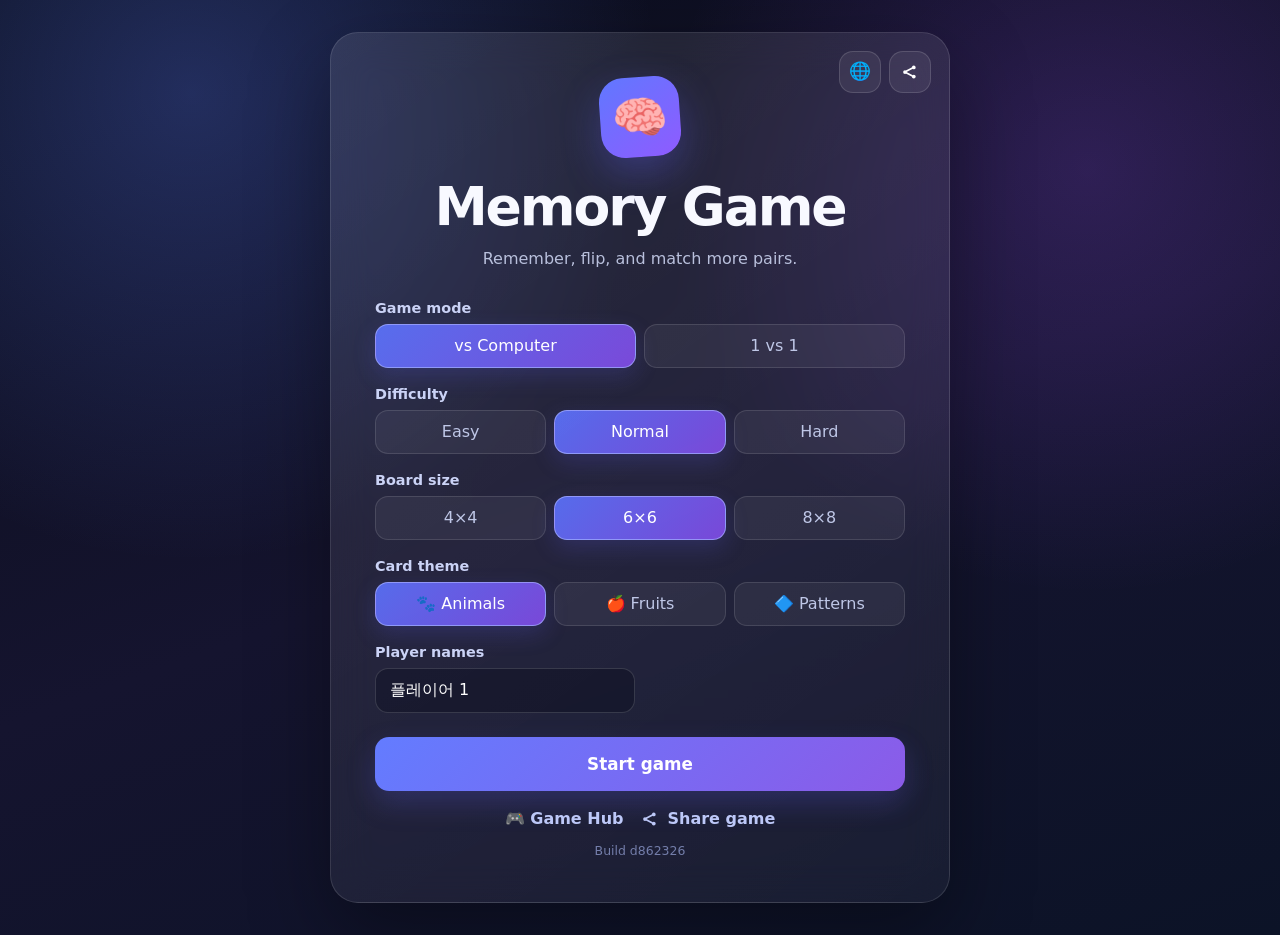
==== preview/index.html @ 110dbe11 "preview: fiverocks-dev/memory-game@d862326c2b0c3b9450f4a57554fe7f0804dd9841" ====
<!doctype html>
<html lang="ko">
  <head>
    <meta charset="UTF-8" />
    <meta name="viewport" content="width=device-width, initial-scale=1.0, viewport-fit=cover" />
    <meta name="theme-color" content="#15142f" />
    <meta name="description" content="기억하고, 뒤집고, 더 많이 맞춰보세요. 컴퓨터 또는 친구와 즐기는 Memory Game." />
    <link rel="canonical" href="https://fiverocksgames.github.io/memory-game/" />
    <meta property="og:title" content="메모리 게임 | Memory Game" />
    <meta property="og:description" content="기억하고, 뒤집고, 더 많이 맞춰보세요. 컴퓨터 또는 친구와 즐기는 Memory Game." />
    <meta property="og:type" content="website" />
    <meta property="og:url" content="https://fiverocksgames.github.io/memory-game/" />
    <meta property="og:image" content="https://fiverocksgames.github.io/memory-game/preview/og-memory-game-v1.png" />
    <meta property="og:image:width" content="1200" />
    <meta property="og:image:height" content="630" />
    <meta property="og:image:alt" content="Memory Game preview with matching cards" />
    <meta name="twitter:card" content="summary_large_image" />
    <meta name="twitter:title" content="메모리 게임 | Memory Game" />
    <meta name="twitter:description" content="기억하고, 뒤집고, 더 많이 맞춰보세요. 컴퓨터 또는 친구와 즐기는 Memory Game." />
    <meta name="twitter:image" content="https://fiverocksgames.github.io/memory-game/preview/og-memory-game-v1.png" />
    <meta name="apple-mobile-web-app-capable" content="yes" />
    <meta name="apple-mobile-web-app-status-bar-style" content="black-translucent" />
    <meta name="apple-mobile-web-app-title" content="Memory Game" />
    <link rel="manifest" href="./assets/manifest-Bp7WjCGY.json" />
    <link rel="apple-touch-icon" href="./assets/icon-192-B2VyLwMa.png" />
    <title>메모리 게임 | Memory Game</title>
    <script type="module" crossorigin src="./assets/index-987q2_t2.js"></script>
    <link rel="stylesheet" crossorigin href="./assets/index-DWQgYwLz.css">
  </head>
  <body>
    <div id="root"></div>
  </body>
</html>
---- preview/assets/index-DWQgYwLz.css ----
:root{color:#f7f8ff;font-synthesis:none;text-rendering:optimizelegibility;background:#0b1020;font-family:Inter,ui-rounded,Segoe UI,system-ui,-apple-system,sans-serif}*{box-sizing:border-box}html,body,#root{min-height:100%;margin:0}html,body{min-height:100dvh}body{color:#f8f9ff;background:radial-gradient(circle at 15% 10%,#5c7eff47,#0000 34%),radial-gradient(circle at 85% 18%,#a052ff33,#0000 32%),linear-gradient(160deg,#0a0d1b 0%,#15142f 52%,#0c1327 100%);min-width:320px;min-height:100vh}button,input{font:inherit}button{-webkit-tap-highlight-color:transparent}button:focus-visible,input:focus-visible,a:focus-visible{outline-offset:3px;outline:3px solid #82a6ffbf}.app-shell{flex-direction:column;justify-content:center;width:min(100%,1080px);min-height:100dvh;margin:0 auto;padding:clamp(16px,3vw,32px);display:flex}.glass-card{-webkit-backdrop-filter:blur(20px);backdrop-filter:blur(20px);background:linear-gradient(145deg,#ffffff1a,#ffffff0b);border:1px solid #ffffff1f;border-radius:28px;position:relative;box-shadow:0 30px 80px #0000005c}.lobby-card{width:min(100%,620px);margin:auto;padding:clamp(24px,5vw,44px)}.top-actions{z-index:4;gap:8px;display:flex;position:absolute;top:18px;right:18px}.icon-button{color:#fff;cursor:pointer;background:#ffffff12;border:1px solid #ffffff24;border-radius:14px;place-items:center;width:42px;height:42px;padding:0;font-size:1.1rem;line-height:1;transition:transform .18s,background .18s;display:grid}.icon-button:hover{background:#ffffff21;transform:translateY(-2px)}.language-selector{position:relative}.language-menu{background:#11142af7;border:1px solid #ffffff21;border-radius:16px;width:210px;padding:8px;position:absolute;top:50px;right:0;box-shadow:0 18px 44px #0000006b}.language-menu button{color:#dfe5ff;cursor:pointer;text-align:left;background:0 0;border:0;border-radius:10px;align-items:center;gap:10px;width:100%;padding:10px 12px;display:flex}.language-menu button:hover,.language-menu button.active{color:#fff;background:#7184ff2e}.hero-mark{background:linear-gradient(145deg,#6078ff,#8f5bff);border-radius:24px;place-items:center;width:80px;height:80px;margin:0 auto 18px;font-size:2.8rem;display:grid;transform:rotate(-4deg);box-shadow:0 16px 40px #6264ff52}h1,h2,p{margin-top:0}.lobby-card h1,.result-card h1{text-align:center;letter-spacing:-.04em;margin-bottom:8px;font-size:clamp(2rem,7vw,3.35rem)}.subtitle{text-align:center;color:#b9c0dc;margin-bottom:28px;line-height:1.6}.settings-grid{gap:18px;display:grid}.setting>label{color:#cbd3f6;margin-bottom:8px;font-size:.9rem;font-weight:700;display:block}.segment{grid-auto-columns:1fr;grid-auto-flow:column;gap:8px;display:grid}.segment button{color:#bfc7e7;cursor:pointer;background:#ffffff0e;border:1px solid #ffffff1f;border-radius:13px;min-height:44px;transition:transform .16s,border-color .16s,background .16s,color .16s}.segment button:hover{border-color:#96a5ff7a;transform:translateY(-1px)}.segment button.selected{color:#fff;background:linear-gradient(135deg,#5c75ffe6,#844eeae6);border-color:#a4aeffb8;box-shadow:0 8px 22px #5253d33d}.name-grid{grid-template-columns:repeat(2,minmax(0,1fr));gap:10px;display:grid}.name-grid input{color:#fff;background:#04081852;border:1px solid #ffffff24;border-radius:13px;width:100%;padding:12px 14px}.primary-button,.secondary-button,.danger-button,.text-button{cursor:pointer;border:0;border-radius:14px;min-height:46px;padding:0 18px;font-weight:800;transition:transform .16s,box-shadow .16s,background .16s}.primary-button{color:#fff;background:linear-gradient(135deg,#637cff,#8b5be8);box-shadow:0 12px 28px #5553d247}.primary-button:hover,.secondary-button:hover,.danger-button:hover{transform:translateY(-2px)}.secondary-button{color:#e6eaff;background:#ffffff13;border:1px solid #ffffff26}.danger-button{color:#fff;background:linear-gradient(135deg,#f35f7b,#c83f67)}.text-button{color:#b9c4ee;background:0 0}.start-button{width:100%;min-height:54px;margin-top:24px;font-size:1.05rem}.lobby-footer{flex-wrap:wrap;justify-content:center;align-items:center;gap:16px;margin-top:18px;display:flex}.lobby-footer a,.lobby-footer button{color:#bdc8f8;cursor:pointer;background:0 0;border:0;padding:0;font-weight:700;text-decoration:none}.lobby-footer a:hover,.lobby-footer button:hover{color:#fff;text-decoration:underline}.build-label{text-align:center;color:#747eaa;margin:14px 0 0;font-size:.78rem}.game-shell{grid-template-rows:auto minmax(0,1fr) auto;justify-content:stretch;gap:clamp(8px,1.8vh,18px);height:100dvh;min-height:0;display:grid;overflow:hidden}.game-header{grid-template-columns:minmax(100px,1fr) minmax(180px,1.3fr) minmax(100px,1fr);align-items:center;gap:14px;display:grid}.player-panel{background:#ffffff0d;border:1px solid #ffffff1a;border-radius:18px;justify-content:space-between;align-items:center;gap:12px;min-width:0;padding:14px 18px;transition:all .25s;display:flex}.player-panel span{white-space:nowrap;text-overflow:ellipsis;color:#c6cdea;font-weight:700;overflow:hidden}.player-panel strong{font-size:1.8rem}.player-panel.active{background:#6077ff29;border-color:#8597ff8c;transform:translateY(-2px);box-shadow:0 10px 28px #444fbe29}.game-status{text-align:center;gap:5px;display:grid}.game-status strong{font-size:clamp(.95rem,2vw,1.15rem)}.game-status span{color:#949dbc;font-size:.86rem}.board-wrap{background:#ffffff09;border:1px solid #ffffff14;border-radius:24px;place-items:center;width:100%;min-height:0;padding:clamp(6px,1.5vw,18px);display:grid;overflow:hidden}.game-board{aspect-ratio:1;gap:clamp(4px,.9vw,9px);width:min(100%,760px);height:auto;max-height:100%;display:grid}.game-board[data-size="4"]{grid-template-columns:repeat(4,1fr);max-width:620px}.game-board[data-size="6"]{grid-template-columns:repeat(6,1fr)}.game-board[data-size="8"]{grid-template-columns:repeat(8,1fr)}.memory-card{aspect-ratio:1;perspective:900px;cursor:pointer;background:0 0;border:0;border-radius:16px;padding:0}.memory-card:disabled{cursor:default}.card-inner{width:100%;height:100%;transform-style:preserve-3d;transition:transform .48s cubic-bezier(.2,.75,.2,1.08);display:block;position:relative}.memory-card.flipped .card-inner{transform:rotateY(180deg)}.card-face{backface-visibility:hidden;border:1px solid #ffffff24;border-radius:clamp(8px,1.6vw,16px);place-items:center;display:grid;position:absolute;inset:0;box-shadow:0 8px 18px #0003}.card-back{color:#ffffff9e;background:linear-gradient(145deg,#ffffff1f,#0000 45%),linear-gradient(135deg,#5269e8,#7446c8);font-size:clamp(1rem,4vw,2.8rem);font-weight:900}.card-front{background:linear-gradient(145deg,#21264cfa,#12162ffa);line-height:1;overflow:hidden;transform:rotateY(180deg)}.game-board[data-size="4"] .card-front{font-size:clamp(3rem,18vw,7.5rem)}.game-board[data-size="6"] .card-front{font-size:clamp(2.35rem,12vw,5.5rem)}.game-board[data-size="8"] .card-front{font-size:clamp(1.8rem,8.5vw,4.2rem)}.memory-card.matched .card-front{border-color:#63e7aab8;animation:.52s matchedPulse;box-shadow:0 0 0 2px #63e7aa21,0 0 28px #40d69733}@keyframes matchedPulse{50%{transform:rotateY(180deg)scale(1.08)}}.game-actions{padding-bottom:max(8px, env(safe-area-inset-bottom));justify-content:center;gap:10px;display:flex}.result-card{text-align:center;width:min(100%,560px);margin:auto;padding:clamp(28px,5vw,48px)}.result-orb{background:#ffffff14;border-radius:50%;place-items:center;width:88px;height:88px;margin:0 auto 18px;font-size:2.7rem;display:grid;box-shadow:inset 0 0 0 1px #ffffff1f}.eyebrow{text-transform:uppercase;letter-spacing:.14em;color:#8994c4;margin-bottom:8px;font-size:.76rem;font-weight:800}.final-score{grid-template-columns:1fr auto 1fr;align-items:end;gap:18px;margin:30px 0 14px;display:grid}.final-score div{gap:4px;display:grid}.final-score span{color:#adb6da;text-overflow:ellipsis;font-weight:700;overflow:hidden}.final-score strong{font-size:clamp(2.6rem,9vw,4.8rem);line-height:1}.final-score b{color:#717ba4;padding-bottom:8px;font-size:2rem}.result-meta{color:#8f99bd}.result-actions{grid-template-columns:1fr 1fr;gap:10px;margin-top:28px;display:grid}.result-actions .text-button{grid-column:1/-1}.modal-backdrop{z-index:20;-webkit-backdrop-filter:blur(9px);backdrop-filter:blur(9px);background:#03050fad;place-items:center;padding:20px;animation:.16s fadeIn;display:grid;position:fixed;inset:0}.confirm-dialog{text-align:center;background:#171a34;border:1px solid #ffffff24;border-radius:24px;width:min(100%,420px);padding:28px;animation:.2s popIn;box-shadow:0 30px 90px #00000080}.confirm-icon{margin-bottom:10px;font-size:2rem}.confirm-dialog h2{margin-bottom:10px}.confirm-dialog p{color:#afb7d6;line-height:1.55}.confirm-actions{grid-template-columns:1fr 1fr;gap:10px;margin-top:22px;display:grid}.toast{z-index:30;left:50%;bottom:max(24px, env(safe-area-inset-bottom));color:#fff;white-space:nowrap;background:#12162bf5;border:1px solid #ffffff24;border-radius:999px;padding:11px 16px;font-weight:700;position:fixed;transform:translate(-50%);box-shadow:0 12px 32px #00000059}@keyframes fadeIn{0%{opacity:0}}@keyframes popIn{0%{opacity:0;transform:translateY(8px)scale(.97)}}@media (width<=640px){.app-shell{padding:10px 12px}.game-shell,.game-header{gap:8px}.game-status{gap:2px}.game-status strong{font-size:.95rem}.game-status span{font-size:.78rem}.game-actions{padding-bottom:max(4px, env(safe-area-inset-bottom));gap:8px}.game-actions .secondary-button{min-height:42px}.lobby-card{border-radius:24px;padding:72px 18px 22px}.name-grid{grid-template-columns:1fr}.game-header{grid-template-columns:1fr 1fr}.game-status{order:3;grid-area:2/1/auto/-1}.player-panel{padding:10px 12px}.player-panel strong{font-size:1.45rem}.board-wrap{border-radius:18px;padding:6px}.game-board{width:100%;height:auto;max-height:100%}.game-actions .secondary-button{flex:1}.segment{gap:5px}.segment button{padding-inline:6px;font-size:.98rem;font-weight:700}}@media (prefers-reduced-motion:reduce){*,:before,:after{scroll-behavior:auto!important;transition-duration:.01ms!important;animation-duration:.01ms!important;animation-iteration-count:1!important}}@media (width<=640px) and (height<=760px){.game-shell{padding-top:6px;padding-bottom:6px}.player-panel{padding:8px 10px}.player-panel strong{font-size:1.25rem}.game-status strong{font-size:.88rem}.game-status span{font-size:.72rem}.game-actions .secondary-button{min-height:38px;padding-inline:12px}}.share-icon{fill:currentColor;stroke:currentColor;stroke-width:2.1px;stroke-linecap:round;stroke-linejoin:round;width:20px;height:20px;margin:0;display:block;overflow:visible}.share-icon circle{stroke:none}.share-action-button{justify-content:center;align-items:center;gap:8px;display:inline-flex}.hint-button{color:#fff5c2;cursor:pointer;background:linear-gradient(135deg,#ffc94433,#ff963424);border:1px solid #ffd65a57;border-radius:14px;min-height:46px;padding:10px 18px;font-weight:800}.hint-button:hover:not(:disabled){background:linear-gradient(135deg,#ffc94447,#ff963433)}.hint-button:disabled{opacity:.48;cursor:not-allowed}@media (width<=640px){.game-actions .hint-button{flex:1.15;min-height:42px;padding-inline:8px}}@media (width<=640px) and (height<=760px){.game-actions .hint-button{min-height:38px}}.start-splash-backdrop{z-index:24;-webkit-backdrop-filter:blur(7px);backdrop-filter:blur(7px);pointer-events:auto;background:#05081880;place-items:center;padding:20px;display:grid;position:fixed;inset:0}.start-splash-card{text-align:center;background:radial-gradient(circle at 50% 0,#8873ff57,#0000 52%),linear-gradient(145deg,#262a56fa,#141735fa);border:1px solid #ffffff2e;border-radius:30px;width:min(100%,390px);padding:clamp(28px,7vw,42px) 24px;animation:2s cubic-bezier(.22,.84,.24,1) both memory-game-start-splash;box-shadow:0 32px 90px #00000085,inset 0 1px #ffffff1a}.start-splash-icon{background:linear-gradient(145deg,#6078ff,#925cff);border-radius:26px;place-items:center;width:82px;height:82px;margin:0 auto 18px;font-size:2.8rem;display:grid;box-shadow:0 16px 38px #6459ef57}.start-splash-kicker{color:#aeb8e8;letter-spacing:.16em;text-transform:uppercase;margin-bottom:8px;font-size:.78rem;font-weight:900}.start-splash-card h2{letter-spacing:-.035em;margin:0;font-size:clamp(2rem,9vw,3.2rem);line-height:1.08}.start-splash-detail{color:#c6cdf0;margin:14px 0 0;font-size:clamp(.92rem,3.6vw,1.08rem);font-weight:750;line-height:1.45}@keyframes memory-game-start-splash{0%{opacity:0;transform:translateY(22px)scale(.72)rotate(-2deg)}14%{opacity:1;transform:translateY(-6px)scale(1.08)rotate(1deg)}24%{transform:translateY(1px)scale(.98)rotate(0)}34%,76%{opacity:1;transform:translateY(0)scale(1)}88%{opacity:1;transform:translateY(-2px)scale(.97)}to{opacity:0;transform:translateY(-10px)scale(.76)}}@media (width<=420px){.start-splash-card{border-radius:26px;padding-inline:20px}.start-splash-icon{border-radius:22px;width:72px;height:72px;font-size:2.45rem}}@media (prefers-reduced-motion:reduce){.start-splash-card{animation:none!important}}.language-menu{overscroll-behavior:contain;scrollbar-gutter:stable;max-height:min(70vh,540px);overflow-y:auto}.language-menu button{min-height:44px}.language-menu button span:last-child{overflow-wrap:anywhere;min-width:0}@media (width<=420px){.language-menu{width:min(250px,100vw - 40px);max-height:min(64vh,480px)}}
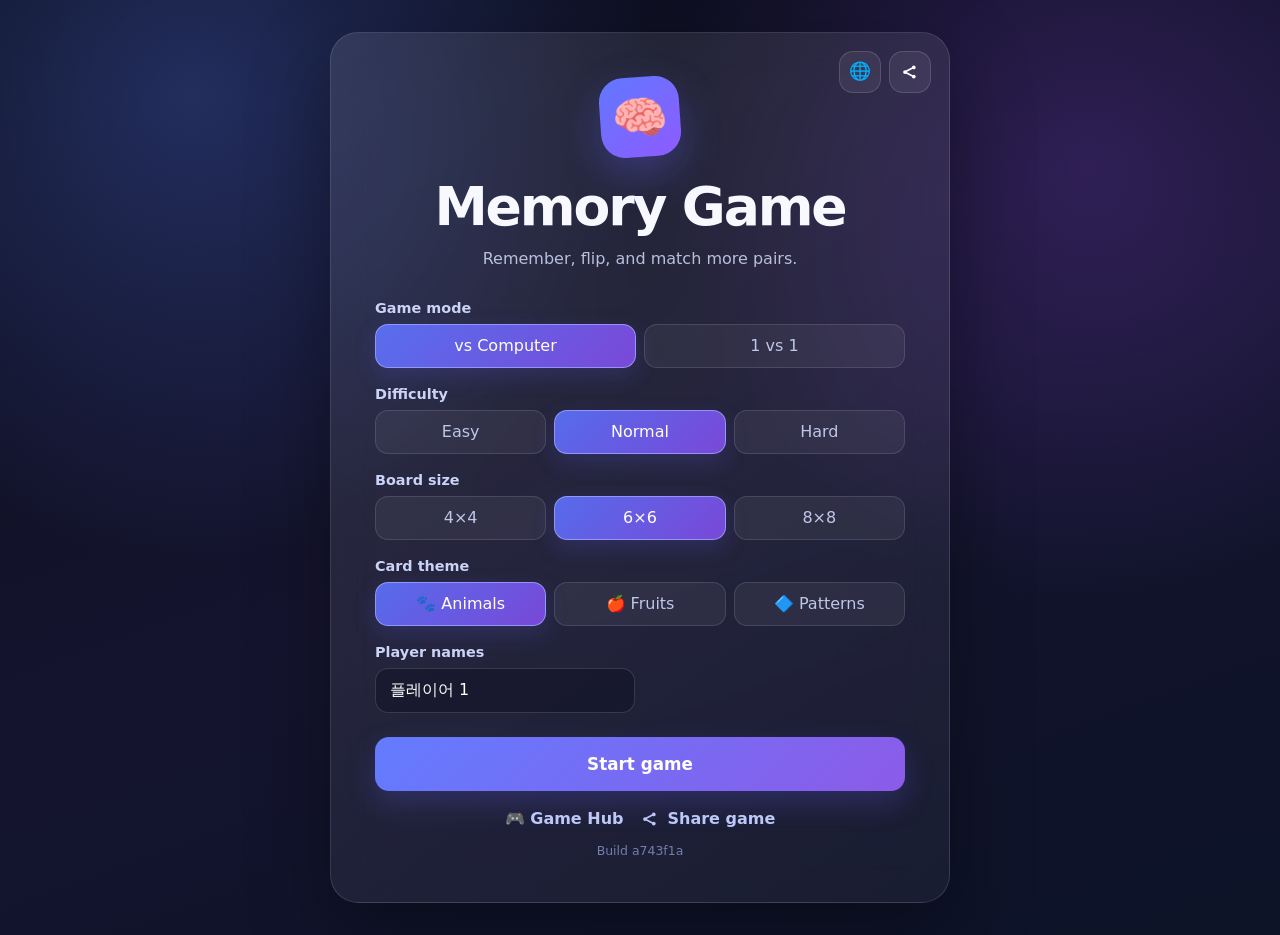
==== commit 9e94916c: "preview: fiverocks-dev/memory-game@a743f1a7f96405691c8e76c935e6846868402cf3" ====
--- a/preview/index.html
+++ b/preview/index.html
@@ -24,8 +24,8 @@
     <link rel="manifest" href="./assets/manifest-Bp7WjCGY.json" />
     <link rel="apple-touch-icon" href="./assets/icon-192-B2VyLwMa.png" />
     <title>메모리 게임 | Memory Game</title>
-    <script type="module" crossorigin src="./assets/index-987q2_t2.js"></script>
-    <link rel="stylesheet" crossorigin href="./assets/index-DWQgYwLz.css">
+    <script type="module" crossorigin src="./assets/index-Bfng7yNS.js"></script>
+    <link rel="stylesheet" crossorigin href="./assets/index-DcPKhXPJ.css">
   </head>
   <body>
     <div id="root"></div>
--- a/preview/assets/index-DcPKhXPJ.css
+++ b/preview/assets/index-DcPKhXPJ.css
@@ -0,0 +1 @@
+:root{color:#f7f8ff;font-synthesis:none;text-rendering:optimizelegibility;background:#0b1020;font-family:Inter,ui-rounded,Segoe UI,system-ui,-apple-system,sans-serif}*{box-sizing:border-box}html,body,#root{min-height:100%;margin:0}html,body{min-height:100dvh}body{color:#f8f9ff;background:radial-gradient(circle at 15% 10%,#5c7eff47,#0000 34%),radial-gradient(circle at 85% 18%,#a052ff33,#0000 32%),linear-gradient(160deg,#0a0d1b 0%,#15142f 52%,#0c1327 100%);min-width:320px;min-height:100vh}button,input{font:inherit}button{-webkit-tap-highlight-color:transparent}button:focus-visible,input:focus-visible,a:focus-visible{outline-offset:3px;outline:3px solid #82a6ffbf}.app-shell{flex-direction:column;justify-content:center;width:min(100%,1080px);min-height:100dvh;margin:0 auto;padding:clamp(16px,3vw,32px);display:flex}.glass-card{-webkit-backdrop-filter:blur(20px);backdrop-filter:blur(20px);background:linear-gradient(145deg,#ffffff1a,#ffffff0b);border:1px solid #ffffff1f;border-radius:28px;position:relative;box-shadow:0 30px 80px #0000005c}.lobby-card{width:min(100%,620px);margin:auto;padding:clamp(24px,5vw,44px)}.top-actions{z-index:4;gap:8px;display:flex;position:absolute;top:18px;right:18px}.icon-button{color:#fff;cursor:pointer;background:#ffffff12;border:1px solid #ffffff24;border-radius:14px;place-items:center;width:42px;height:42px;padding:0;font-size:1.1rem;line-height:1;transition:transform .18s,background .18s;display:grid}.icon-button:hover{background:#ffffff21;transform:translateY(-2px)}.language-selector{position:relative}.language-menu{background:#11142af7;border:1px solid #ffffff21;border-radius:16px;width:210px;padding:8px;position:absolute;top:50px;right:0;box-shadow:0 18px 44px #0000006b}.language-menu button{color:#dfe5ff;cursor:pointer;text-align:left;background:0 0;border:0;border-radius:10px;align-items:center;gap:10px;width:100%;padding:10px 12px;display:flex}.language-menu button:hover,.language-menu button.active{color:#fff;background:#7184ff2e}.hero-mark{background:linear-gradient(145deg,#6078ff,#8f5bff);border-radius:24px;place-items:center;width:80px;height:80px;margin:0 auto 18px;font-size:2.8rem;display:grid;transform:rotate(-4deg);box-shadow:0 16px 40px #6264ff52}h1,h2,p{margin-top:0}.lobby-card h1,.result-card h1{text-align:center;letter-spacing:-.04em;margin-bottom:8px;font-size:clamp(2rem,7vw,3.35rem)}.subtitle{text-align:center;color:#b9c0dc;margin-bottom:28px;line-height:1.6}.settings-grid{gap:18px;display:grid}.setting>label{color:#cbd3f6;margin-bottom:8px;font-size:.9rem;font-weight:700;display:block}.segment{grid-auto-columns:1fr;grid-auto-flow:column;gap:8px;display:grid}.segment button{color:#bfc7e7;cursor:pointer;background:#ffffff0e;border:1px solid #ffffff1f;border-radius:13px;min-height:44px;transition:transform .16s,border-color .16s,background .16s,color .16s}.segment button:hover{border-color:#96a5ff7a;transform:translateY(-1px)}.segment button.selected{color:#fff;background:linear-gradient(135deg,#5c75ffe6,#844eeae6);border-color:#a4aeffb8;box-shadow:0 8px 22px #5253d33d}.name-grid{grid-template-columns:repeat(2,minmax(0,1fr));gap:10px;display:grid}.name-grid input{color:#fff;background:#04081852;border:1px solid #ffffff24;border-radius:13px;width:100%;padding:12px 14px}.primary-button,.secondary-button,.danger-button,.text-button{cursor:pointer;border:0;border-radius:14px;min-height:46px;padding:0 18px;font-weight:800;transition:transform .16s,box-shadow .16s,background .16s}.primary-button{color:#fff;background:linear-gradient(135deg,#637cff,#8b5be8);box-shadow:0 12px 28px #5553d247}.primary-button:hover,.secondary-button:hover,.danger-button:hover{transform:translateY(-2px)}.secondary-button{color:#e6eaff;background:#ffffff13;border:1px solid #ffffff26}.danger-button{color:#fff;background:linear-gradient(135deg,#f35f7b,#c83f67)}.text-button{color:#b9c4ee;background:0 0}.start-button{width:100%;min-height:54px;margin-top:24px;font-size:1.05rem}.lobby-footer{flex-wrap:wrap;justify-content:center;align-items:center;gap:16px;margin-top:18px;display:flex}.lobby-footer a,.lobby-footer button{color:#bdc8f8;cursor:pointer;background:0 0;border:0;padding:0;font-weight:700;text-decoration:none}.lobby-footer a:hover,.lobby-footer button:hover{color:#fff;text-decoration:underline}.build-label{text-align:center;color:#747eaa;margin:14px 0 0;font-size:.78rem}.game-shell{grid-template-rows:auto minmax(0,1fr) auto;justify-content:stretch;gap:clamp(8px,1.8vh,18px);height:100dvh;min-height:0;display:grid;overflow:hidden}.game-header{grid-template-columns:minmax(100px,1fr) minmax(180px,1.3fr) minmax(100px,1fr);align-items:center;gap:14px;display:grid}.player-panel{background:#ffffff0d;border:1px solid #ffffff1a;border-radius:18px;justify-content:space-between;align-items:center;gap:12px;min-width:0;padding:14px 18px;transition:all .25s;display:flex}.player-panel span{white-space:nowrap;text-overflow:ellipsis;color:#c6cdea;font-weight:700;overflow:hidden}.player-panel strong{font-size:1.8rem}.player-panel.active{background:#6077ff29;border-color:#8597ff8c;transform:translateY(-2px);box-shadow:0 10px 28px #444fbe29}.game-status{text-align:center;gap:5px;display:grid}.game-status strong{font-size:clamp(.95rem,2vw,1.15rem)}.game-status span{color:#949dbc;font-size:.86rem}.board-wrap{background:#ffffff09;border:1px solid #ffffff14;border-radius:24px;place-items:center;width:100%;min-height:0;padding:clamp(6px,1.5vw,18px);display:grid;overflow:hidden}.game-board{aspect-ratio:1;gap:clamp(4px,.9vw,9px);width:min(100%,760px);height:auto;max-height:100%;display:grid}.game-board[data-size="4"]{grid-template-columns:repeat(4,1fr);max-width:620px}.game-board[data-size="6"]{grid-template-columns:repeat(6,1fr)}.game-board[data-size="8"]{grid-template-columns:repeat(8,1fr)}.memory-card{aspect-ratio:1;perspective:900px;cursor:pointer;background:0 0;border:0;border-radius:16px;padding:0}.memory-card:disabled{cursor:default}.card-inner{width:100%;height:100%;transform-style:preserve-3d;transition:transform .48s cubic-bezier(.2,.75,.2,1.08);display:block;position:relative}.memory-card.flipped .card-inner{transform:rotateY(180deg)}.card-face{backface-visibility:hidden;border:1px solid #ffffff24;border-radius:clamp(8px,1.6vw,16px);place-items:center;display:grid;position:absolute;inset:0;box-shadow:0 8px 18px #0003}.card-back{color:#ffffff9e;background:linear-gradient(145deg,#ffffff1f,#0000 45%),linear-gradient(135deg,#5269e8,#7446c8);font-size:clamp(1rem,4vw,2.8rem);font-weight:900}.card-front{background:linear-gradient(145deg,#21264cfa,#12162ffa);line-height:1;overflow:hidden;transform:rotateY(180deg)}.game-board[data-size="4"] .card-front{font-size:clamp(3rem,18vw,7.5rem)}.game-board[data-size="6"] .card-front{font-size:clamp(2.35rem,12vw,5.5rem)}.game-board[data-size="8"] .card-front{font-size:clamp(1.8rem,8.5vw,4.2rem)}.memory-card.matched .card-front{border-color:#63e7aab8;animation:.52s matchedPulse;box-shadow:0 0 0 2px #63e7aa21,0 0 28px #40d69733}@keyframes matchedPulse{50%{transform:rotateY(180deg)scale(1.08)}}.game-actions{padding-bottom:max(8px, env(safe-area-inset-bottom));justify-content:center;gap:10px;display:flex}.result-card{text-align:center;width:min(100%,560px);margin:auto;padding:clamp(28px,5vw,48px)}.result-orb{background:#ffffff14;border-radius:50%;place-items:center;width:88px;height:88px;margin:0 auto 18px;font-size:2.7rem;display:grid;box-shadow:inset 0 0 0 1px #ffffff1f}.eyebrow{text-transform:uppercase;letter-spacing:.14em;color:#8994c4;margin-bottom:8px;font-size:.76rem;font-weight:800}.final-score{grid-template-columns:1fr auto 1fr;align-items:end;gap:18px;margin:30px 0 14px;display:grid}.final-score div{gap:4px;display:grid}.final-score span{color:#adb6da;text-overflow:ellipsis;font-weight:700;overflow:hidden}.final-score strong{font-size:clamp(2.6rem,9vw,4.8rem);line-height:1}.final-score b{color:#717ba4;padding-bottom:8px;font-size:2rem}.result-meta{color:#8f99bd}.result-actions{grid-template-columns:1fr 1fr;gap:10px;margin-top:28px;display:grid}.result-actions .text-button{grid-column:1/-1}.modal-backdrop{z-index:20;-webkit-backdrop-filter:blur(9px);backdrop-filter:blur(9px);background:#03050fad;place-items:center;padding:20px;animation:.16s fadeIn;display:grid;position:fixed;inset:0}.confirm-dialog{text-align:center;background:#171a34;border:1px solid #ffffff24;border-radius:24px;width:min(100%,420px);padding:28px;animation:.2s popIn;box-shadow:0 30px 90px #00000080}.confirm-icon{margin-bottom:10px;font-size:2rem}.confirm-dialog h2{margin-bottom:10px}.confirm-dialog p{color:#afb7d6;line-height:1.55}.confirm-actions{grid-template-columns:1fr 1fr;gap:10px;margin-top:22px;display:grid}.toast{z-index:30;left:50%;bottom:max(24px, env(safe-area-inset-bottom));color:#fff;white-space:nowrap;background:#12162bf5;border:1px solid #ffffff24;border-radius:999px;padding:11px 16px;font-weight:700;position:fixed;transform:translate(-50%);box-shadow:0 12px 32px #00000059}@keyframes fadeIn{0%{opacity:0}}@keyframes popIn{0%{opacity:0;transform:translateY(8px)scale(.97)}}@media (width<=640px){.app-shell{padding:10px 12px}.game-shell,.game-header{gap:8px}.game-status{gap:2px}.game-status strong{font-size:.95rem}.game-status span{font-size:.78rem}.game-actions{padding-bottom:max(4px, env(safe-area-inset-bottom));gap:8px}.game-actions .secondary-button{min-height:42px}.lobby-card{border-radius:24px;padding:72px 18px 22px}.name-grid{grid-template-columns:1fr}.game-header{grid-template-columns:1fr 1fr}.game-status{order:3;grid-area:2/1/auto/-1}.player-panel{padding:10px 12px}.player-panel strong{font-size:1.45rem}.board-wrap{border-radius:18px;padding:6px}.game-board{width:100%;height:auto;max-height:100%}.game-actions .secondary-button{flex:1}.segment{gap:5px}.segment button{padding-inline:6px;font-size:.98rem;font-weight:700}}@media (prefers-reduced-motion:reduce){*,:before,:after{scroll-behavior:auto!important;transition-duration:.01ms!important;animation-duration:.01ms!important;animation-iteration-count:1!important}}@media (width<=640px) and (height<=760px){.game-shell{padding-top:6px;padding-bottom:6px}.player-panel{padding:8px 10px}.player-panel strong{font-size:1.25rem}.game-status strong{font-size:.88rem}.game-status span{font-size:.72rem}.game-actions .secondary-button{min-height:38px;padding-inline:12px}}.share-icon{fill:currentColor;stroke:currentColor;stroke-width:2.1px;stroke-linecap:round;stroke-linejoin:round;width:20px;height:20px;margin:0;display:block;overflow:visible}.share-icon circle{stroke:none}.share-action-button{justify-content:center;align-items:center;gap:8px;display:inline-flex}.hint-button{color:#fff5c2;cursor:pointer;background:linear-gradient(135deg,#ffc94433,#ff963424);border:1px solid #ffd65a57;border-radius:14px;min-height:46px;padding:10px 18px;font-weight:800}.hint-button:hover:not(:disabled){background:linear-gradient(135deg,#ffc94447,#ff963433)}.hint-button:disabled{opacity:.48;cursor:not-allowed}@media (width<=640px){.game-actions .hint-button{flex:1.15;min-height:42px;padding-inline:8px}}@media (width<=640px) and (height<=760px){.game-actions .hint-button{min-height:38px}}.player-panel.player-1{--player-accent:#8fa9ff;--player-surface:#6077ff33}.player-panel.player-2{--player-accent:#ffc47d;--player-surface:#ffa4412b}.player-panel.active{background:var(--player-surface);border-color:var(--player-accent)}.player-panel>span{align-items:center;gap:7px;min-width:0;display:inline-flex}.player-marker{border:1px solid var(--player-accent);width:21px;height:21px;color:var(--player-accent);border-radius:50%;flex:none;place-items:center;font-size:.72rem;display:inline-grid}.memory-card.owner-1{--card-owner-accent:#8fa9ff;--card-owner-surface:#324b90}.memory-card.owner-2{--card-owner-accent:#ffc47d;--card-owner-surface:#885022}.memory-card.flipped[class*=owner-] .card-front{border:2px solid var(--card-owner-accent);box-shadow:inset 0 0 0 1px var(--card-owner-accent), 0 0 13px var(--card-owner-accent)}.memory-card.matched[class*=owner-] .card-front{background:linear-gradient(145deg, var(--card-owner-surface), #171b36);box-shadow:inset 0 0 0 1px var(--card-owner-accent), 0 0 20px var(--card-owner-accent)}@media (width<=640px){.player-panel>span{gap:4px}.player-marker{width:18px;height:18px}}.start-splash-backdrop{z-index:24;-webkit-backdrop-filter:blur(7px);backdrop-filter:blur(7px);pointer-events:auto;background:#05081880;place-items:center;padding:20px;display:grid;position:fixed;inset:0}.start-splash-card{text-align:center;background:radial-gradient(circle at 50% 0,#8873ff57,#0000 52%),linear-gradient(145deg,#262a56fa,#141735fa);border:1px solid #ffffff2e;border-radius:30px;width:min(100%,390px);padding:clamp(28px,7vw,42px) 24px;animation:2s cubic-bezier(.22,.84,.24,1) both memory-game-start-splash;box-shadow:0 32px 90px #00000085,inset 0 1px #ffffff1a}.start-splash-icon{background:linear-gradient(145deg,#6078ff,#925cff);border-radius:26px;place-items:center;width:82px;height:82px;margin:0 auto 18px;font-size:2.8rem;display:grid;box-shadow:0 16px 38px #6459ef57}.start-splash-kicker{color:#aeb8e8;letter-spacing:.16em;text-transform:uppercase;margin-bottom:8px;font-size:.78rem;font-weight:900}.start-splash-card h2{letter-spacing:-.035em;margin:0;font-size:clamp(2rem,9vw,3.2rem);line-height:1.08}.start-splash-detail{color:#c6cdf0;margin:14px 0 0;font-size:clamp(.92rem,3.6vw,1.08rem);font-weight:750;line-height:1.45}@keyframes memory-game-start-splash{0%{opacity:0;transform:translateY(22px)scale(.72)rotate(-2deg)}14%{opacity:1;transform:translateY(-6px)scale(1.08)rotate(1deg)}24%{transform:translateY(1px)scale(.98)rotate(0)}34%,76%{opacity:1;transform:translateY(0)scale(1)}88%{opacity:1;transform:translateY(-2px)scale(.97)}to{opacity:0;transform:translateY(-10px)scale(.76)}}@media (width<=420px){.start-splash-card{border-radius:26px;padding-inline:20px}.start-splash-icon{border-radius:22px;width:72px;height:72px;font-size:2.45rem}}@media (prefers-reduced-motion:reduce){.start-splash-card{animation:none!important}}.language-menu{overscroll-behavior:contain;scrollbar-gutter:stable;max-height:min(70vh,540px);overflow-y:auto}.language-menu button{min-height:44px}.language-menu button span:last-child{overflow-wrap:anywhere;min-width:0}@media (width<=420px){.language-menu{width:min(250px,100vw - 40px);max-height:min(64vh,480px)}}
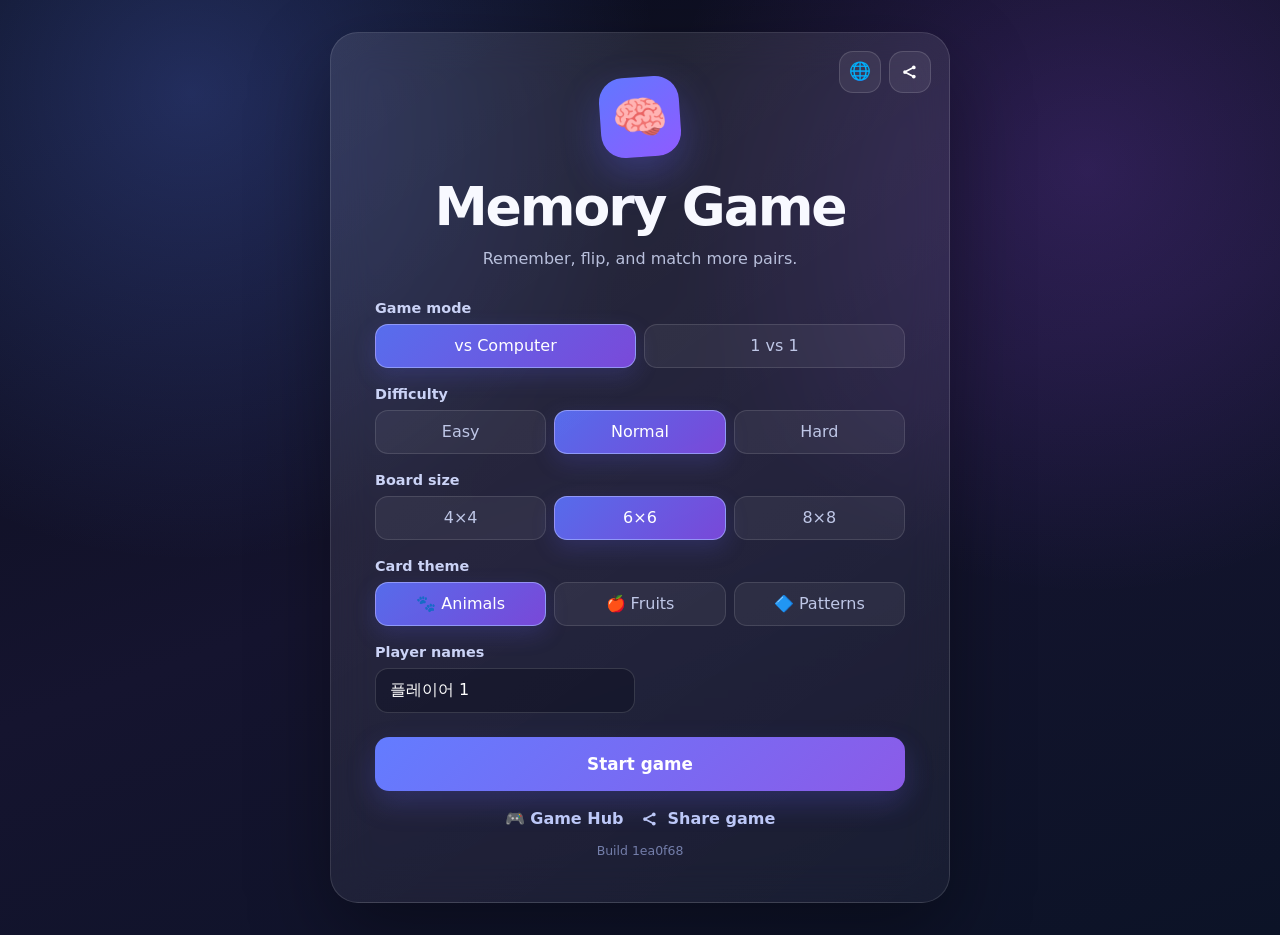
==== commit 5ce9ca46: "preview: fiverocks-dev/memory-game@1ea0f687fff3116bb8a1c50777ea471adb240443" ====
--- a/preview/index.html
+++ b/preview/index.html
@@ -24,7 +24,7 @@
     <link rel="manifest" href="./assets/manifest-Bp7WjCGY.json" />
     <link rel="apple-touch-icon" href="./assets/icon-192-B2VyLwMa.png" />
     <title>메모리 게임 | Memory Game</title>
-    <script type="module" crossorigin src="./assets/index-Bfng7yNS.js"></script>
+    <script type="module" crossorigin src="./assets/index-CyDv0Cee.js"></script>
     <link rel="stylesheet" crossorigin href="./assets/index-DcPKhXPJ.css">
   </head>
   <body>
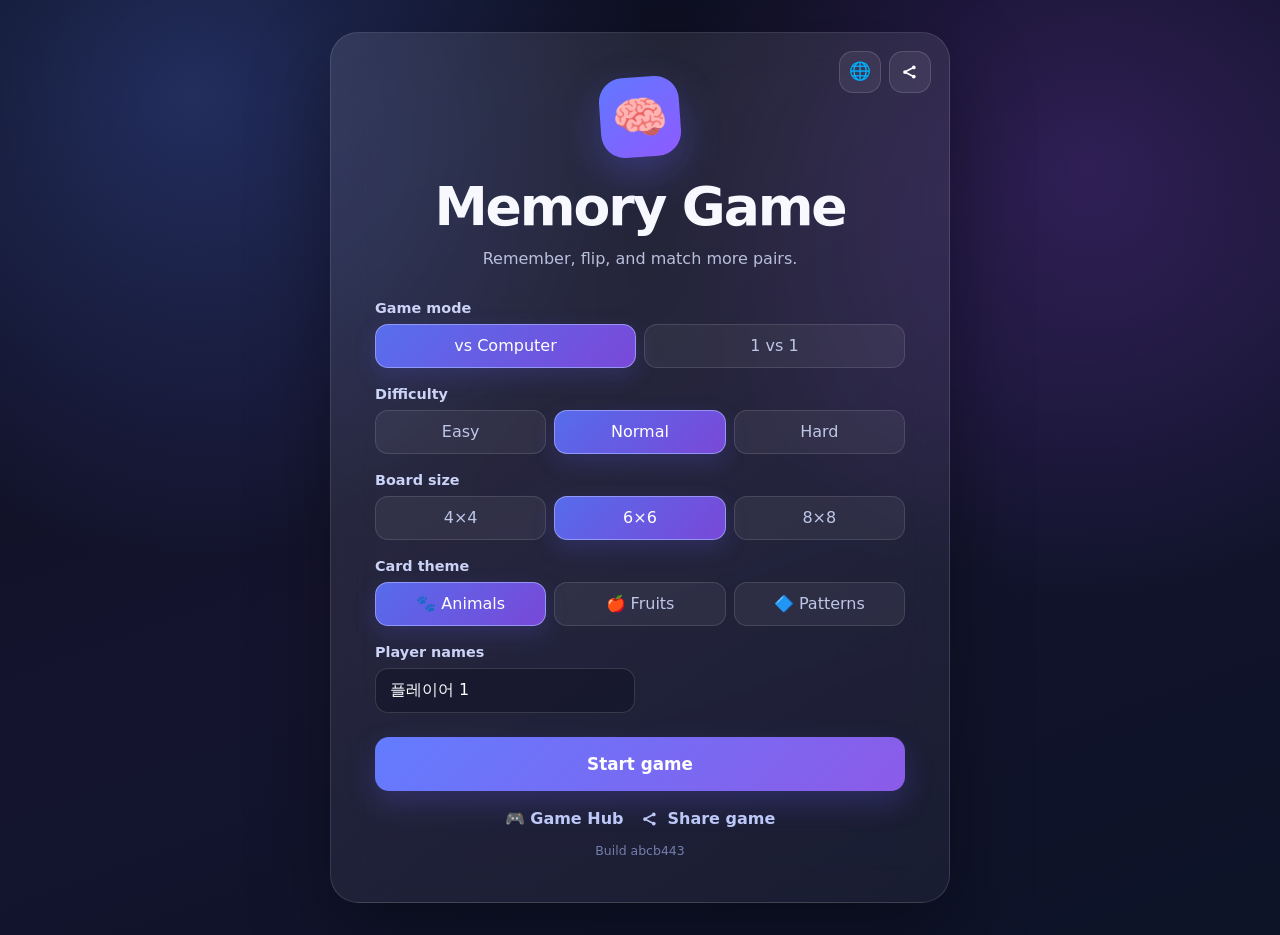
==== commit 6749a78c: "preview: fiverocks-dev/memory-game@abcb443f9c2c32c7740d8efc1936d2306f983c17" ====
--- a/preview/index.html
+++ b/preview/index.html
@@ -24,7 +24,7 @@
     <link rel="manifest" href="./assets/manifest-Bp7WjCGY.json" />
     <link rel="apple-touch-icon" href="./assets/icon-192-B2VyLwMa.png" />
     <title>메모리 게임 | Memory Game</title>
-    <script type="module" crossorigin src="./assets/index-CyDv0Cee.js"></script>
+    <script type="module" crossorigin src="./assets/index-Cv0-MAck.js"></script>
     <link rel="stylesheet" crossorigin href="./assets/index-DcPKhXPJ.css">
   </head>
   <body>
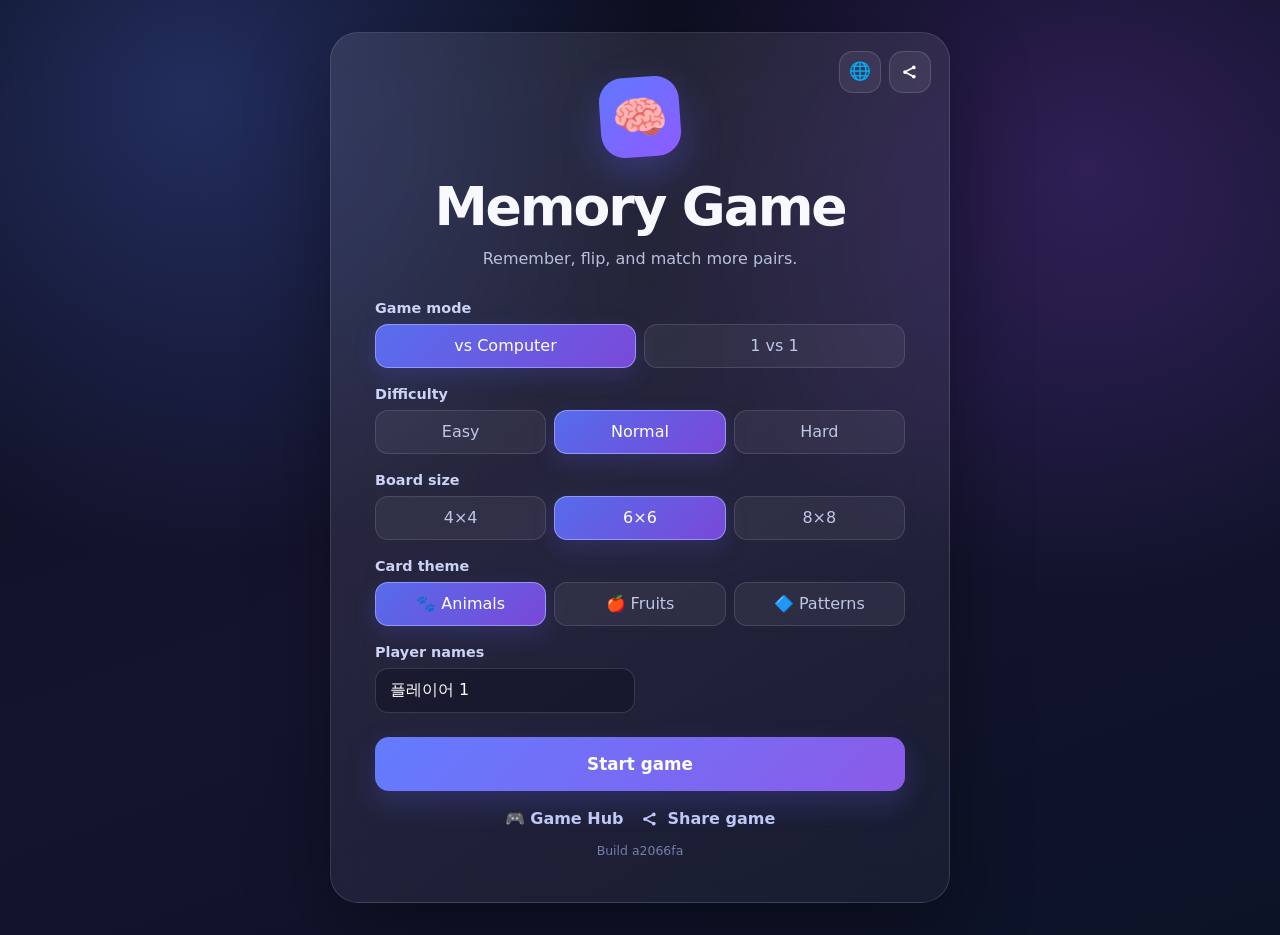
==== commit 3d2eb246: "preview: fiverocks-dev/memory-game@a2066fa5bb6f2715415c091d9a1711725bcefaa9" ====
--- a/preview/index.html
+++ b/preview/index.html
@@ -24,7 +24,7 @@
     <link rel="manifest" href="./assets/manifest-Bp7WjCGY.json" />
     <link rel="apple-touch-icon" href="./assets/icon-192-B2VyLwMa.png" />
     <title>메모리 게임 | Memory Game</title>
-    <script type="module" crossorigin src="./assets/index-Cv0-MAck.js"></script>
+    <script type="module" crossorigin src="./assets/index-ORvTEuCM.js"></script>
     <link rel="stylesheet" crossorigin href="./assets/index-DcPKhXPJ.css">
   </head>
   <body>
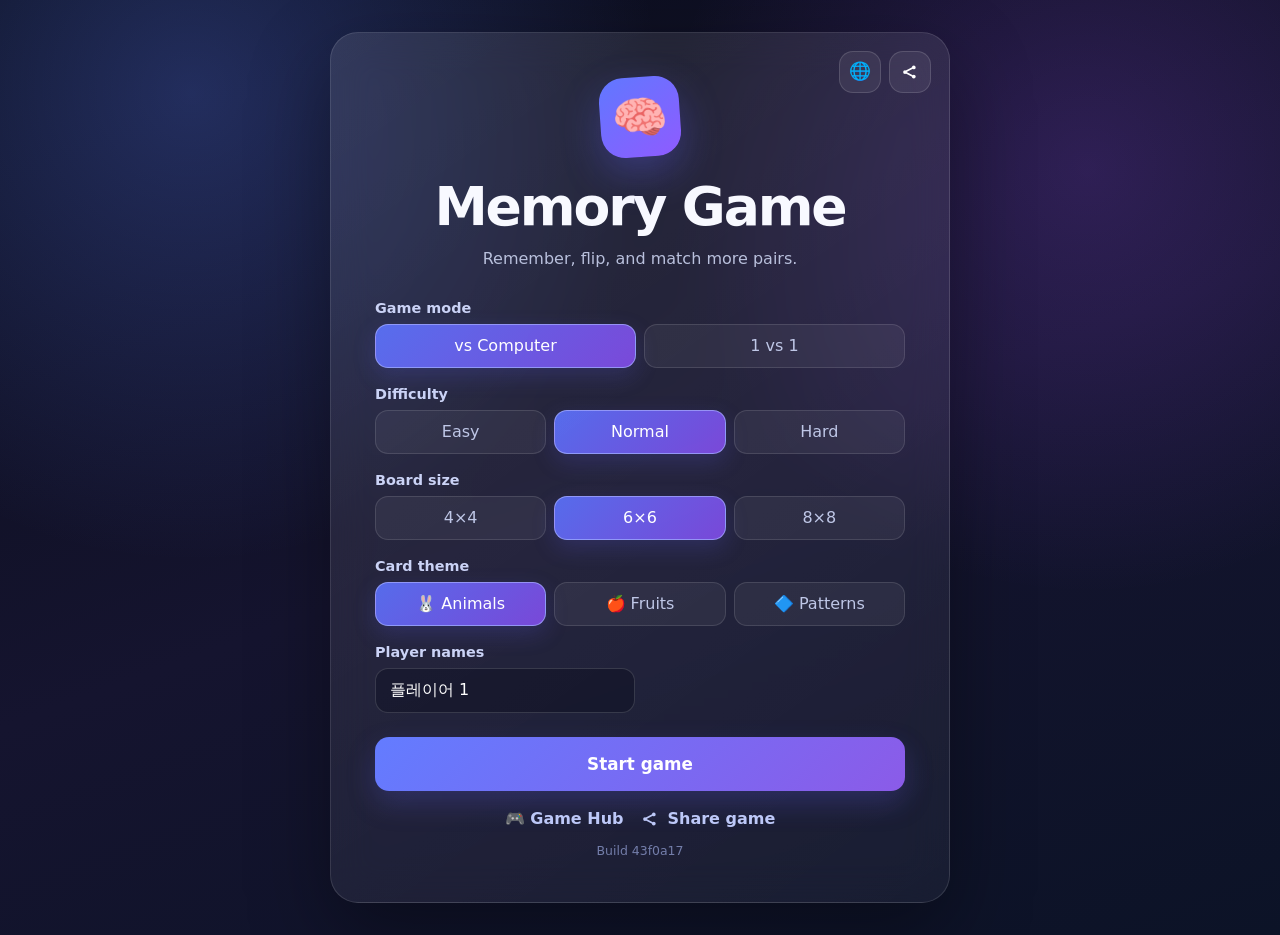
==== commit e08b3487: "preview: fiverocks-dev/memory-game@43f0a17a7b601324725068b4397679f53337b298" ====
--- a/preview/index.html
+++ b/preview/index.html
@@ -24,8 +24,8 @@
     <link rel="manifest" href="./assets/manifest-Bp7WjCGY.json" />
     <link rel="apple-touch-icon" href="./assets/icon-192-B2VyLwMa.png" />
     <title>메모리 게임 | Memory Game</title>
-    <script type="module" crossorigin src="./assets/index-ORvTEuCM.js"></script>
-    <link rel="stylesheet" crossorigin href="./assets/index-DcPKhXPJ.css">
+    <script type="module" crossorigin src="./assets/index-VAW_sIE4.js"></script>
+    <link rel="stylesheet" crossorigin href="./assets/index-X0Y9UHJw.css">
   </head>
   <body>
     <div id="root"></div>
--- a/preview/assets/index-X0Y9UHJw.css
+++ b/preview/assets/index-X0Y9UHJw.css
@@ -0,0 +1 @@
+:root{color:#f7f8ff;font-synthesis:none;text-rendering:optimizelegibility;background:#0b1020;font-family:Inter,ui-rounded,Segoe UI,system-ui,-apple-system,sans-serif}*{box-sizing:border-box}html,body,#root{min-height:100%;margin:0}html,body{min-height:100dvh}body{color:#f8f9ff;background:radial-gradient(circle at 15% 10%,#5c7eff47,#0000 34%),radial-gradient(circle at 85% 18%,#a052ff33,#0000 32%),linear-gradient(160deg,#0a0d1b 0%,#15142f 52%,#0c1327 100%);min-width:320px;min-height:100vh}button,input{font:inherit}button{-webkit-tap-highlight-color:transparent}button:focus-visible,input:focus-visible,a:focus-visible{outline-offset:3px;outline:3px solid #82a6ffbf}.app-shell{flex-direction:column;justify-content:center;width:min(100%,1080px);min-height:100dvh;margin:0 auto;padding:clamp(16px,3vw,32px);display:flex}.glass-card{-webkit-backdrop-filter:blur(20px);backdrop-filter:blur(20px);background:linear-gradient(145deg,#ffffff1a,#ffffff0b);border:1px solid #ffffff1f;border-radius:28px;position:relative;box-shadow:0 30px 80px #0000005c}.lobby-card{width:min(100%,620px);margin:auto;padding:clamp(24px,5vw,44px)}.top-actions{z-index:4;gap:8px;display:flex;position:absolute;top:18px;right:18px}.icon-button{color:#fff;cursor:pointer;background:#ffffff12;border:1px solid #ffffff24;border-radius:14px;place-items:center;width:42px;height:42px;padding:0;font-size:1.1rem;line-height:1;transition:transform .18s,background .18s;display:grid}.icon-button:hover{background:#ffffff21;transform:translateY(-2px)}.language-selector{position:relative}.language-menu{background:#11142af7;border:1px solid #ffffff21;border-radius:16px;width:210px;padding:8px;position:absolute;top:50px;right:0;box-shadow:0 18px 44px #0000006b}.language-menu button{color:#dfe5ff;cursor:pointer;text-align:left;background:0 0;border:0;border-radius:10px;align-items:center;gap:10px;width:100%;padding:10px 12px;display:flex}.language-menu button:hover,.language-menu button.active{color:#fff;background:#7184ff2e}.hero-mark{background:linear-gradient(145deg,#6078ff,#8f5bff);border-radius:24px;place-items:center;width:80px;height:80px;margin:0 auto 18px;font-size:2.8rem;display:grid;transform:rotate(-4deg);box-shadow:0 16px 40px #6264ff52}h1,h2,p{margin-top:0}.lobby-card h1,.result-card h1{text-align:center;letter-spacing:-.04em;margin-bottom:8px;font-size:clamp(2rem,7vw,3.35rem)}.subtitle{text-align:center;color:#b9c0dc;margin-bottom:28px;line-height:1.6}.settings-grid{gap:18px;display:grid}.setting>label{color:#cbd3f6;margin-bottom:8px;font-size:.9rem;font-weight:700;display:block}.segment{grid-auto-columns:1fr;grid-auto-flow:column;gap:8px;display:grid}.segment button{color:#bfc7e7;cursor:pointer;background:#ffffff0e;border:1px solid #ffffff1f;border-radius:13px;min-height:44px;transition:transform .16s,border-color .16s,background .16s,color .16s}.segment button:hover{border-color:#96a5ff7a;transform:translateY(-1px)}.segment button.selected{color:#fff;background:linear-gradient(135deg,#5c75ffe6,#844eeae6);border-color:#a4aeffb8;box-shadow:0 8px 22px #5253d33d}.name-grid{grid-template-columns:repeat(2,minmax(0,1fr));gap:10px;display:grid}.name-grid input{color:#fff;background:#04081852;border:1px solid #ffffff24;border-radius:13px;width:100%;padding:12px 14px}.primary-button,.secondary-button,.danger-button,.text-button{cursor:pointer;border:0;border-radius:14px;min-height:46px;padding:0 18px;font-weight:800;transition:transform .16s,box-shadow .16s,background .16s}.primary-button{color:#fff;background:linear-gradient(135deg,#637cff,#8b5be8);box-shadow:0 12px 28px #5553d247}.primary-button:hover,.secondary-button:hover,.danger-button:hover{transform:translateY(-2px)}.secondary-button{color:#e6eaff;background:#ffffff13;border:1px solid #ffffff26}.danger-button{color:#fff;background:linear-gradient(135deg,#f35f7b,#c83f67)}.text-button{color:#b9c4ee;background:0 0}.start-button{width:100%;min-height:54px;margin-top:24px;font-size:1.05rem}.lobby-footer{flex-wrap:wrap;justify-content:center;align-items:center;gap:16px;margin-top:18px;display:flex}.lobby-footer a,.lobby-footer button{color:#bdc8f8;cursor:pointer;background:0 0;border:0;padding:0;font-weight:700;text-decoration:none}.lobby-footer a:hover,.lobby-footer button:hover{color:#fff;text-decoration:underline}.build-label{text-align:center;color:#747eaa;margin:14px 0 0;font-size:.78rem}.game-shell{grid-template-rows:auto minmax(0,1fr) auto;justify-content:stretch;gap:clamp(8px,1.8vh,18px);height:100dvh;min-height:0;display:grid;overflow:hidden}.game-header{grid-template-columns:minmax(100px,1fr) minmax(180px,1.3fr) minmax(100px,1fr);align-items:center;gap:14px;display:grid}.player-panel{background:#ffffff0d;border:1px solid #ffffff1a;border-radius:18px;justify-content:space-between;align-items:center;gap:12px;min-width:0;padding:14px 18px;transition:all .25s;display:flex}.player-panel span{white-space:nowrap;text-overflow:ellipsis;color:#c6cdea;font-weight:700;overflow:hidden}.player-panel strong{font-size:1.8rem}.player-panel.active{background:#6077ff29;border-color:#8597ff8c;transform:translateY(-2px);box-shadow:0 10px 28px #444fbe29}.game-status{text-align:center;gap:5px;display:grid}.game-status strong{font-size:clamp(.95rem,2vw,1.15rem)}.game-status span{color:#949dbc;font-size:.86rem}.board-wrap{background:#ffffff09;border:1px solid #ffffff14;border-radius:24px;place-items:center;width:100%;min-height:0;padding:clamp(6px,1.5vw,18px);display:grid;overflow:hidden}.game-board{aspect-ratio:1;gap:clamp(4px,.9vw,9px);width:min(100%,760px);height:auto;max-height:100%;display:grid}.game-board[data-size="4"]{grid-template-columns:repeat(4,1fr);max-width:620px}.game-board[data-size="6"]{grid-template-columns:repeat(6,1fr)}.game-board[data-size="8"]{grid-template-columns:repeat(8,1fr)}.memory-card{aspect-ratio:1;perspective:900px;cursor:pointer;background:0 0;border:0;border-radius:16px;padding:0}.memory-card:disabled{cursor:default}.card-inner{width:100%;height:100%;transform-style:preserve-3d;transition:transform .48s cubic-bezier(.2,.75,.2,1.08);display:block;position:relative}.memory-card.flipped .card-inner{transform:rotateY(180deg)}.card-face{backface-visibility:hidden;border:1px solid #ffffff24;border-radius:clamp(8px,1.6vw,16px);place-items:center;display:grid;position:absolute;inset:0;box-shadow:0 8px 18px #0003}.card-back{color:#ffffff9e;background:linear-gradient(145deg,#ffffff1f,#0000 45%),linear-gradient(135deg,#5269e8,#7446c8);font-size:clamp(1rem,4vw,2.8rem);font-weight:900}.card-front{background:linear-gradient(145deg,#21264cfa,#12162ffa);line-height:1;overflow:hidden;transform:rotateY(180deg)}.game-board[data-size="4"] .card-front{font-size:clamp(3rem,18vw,7.5rem)}.game-board[data-size="6"] .card-front{font-size:clamp(2.35rem,12vw,5.5rem)}.game-board[data-size="8"] .card-front{font-size:clamp(1.8rem,8.5vw,4.2rem)}.game-board.theme-patterns .card-front{font-family:Apple Color Emoji,Segoe UI Emoji,Noto Color Emoji,system-ui,sans-serif;font-weight:400}.memory-card.matched .card-front{border-color:#63e7aab8;animation:.52s matchedPulse;box-shadow:0 0 0 2px #63e7aa21,0 0 28px #40d69733}@keyframes matchedPulse{50%{transform:rotateY(180deg)scale(1.08)}}.game-actions{padding-bottom:max(8px, env(safe-area-inset-bottom));justify-content:center;gap:10px;display:flex}.result-card{text-align:center;width:min(100%,560px);margin:auto;padding:clamp(28px,5vw,48px)}.result-orb{background:#ffffff14;border-radius:50%;place-items:center;width:88px;height:88px;margin:0 auto 18px;font-size:2.7rem;display:grid;box-shadow:inset 0 0 0 1px #ffffff1f}.eyebrow{text-transform:uppercase;letter-spacing:.14em;color:#8994c4;margin-bottom:8px;font-size:.76rem;font-weight:800}.final-score{grid-template-columns:1fr auto 1fr;align-items:end;gap:18px;margin:30px 0 14px;display:grid}.final-score div{gap:4px;display:grid}.final-score span{color:#adb6da;text-overflow:ellipsis;font-weight:700;overflow:hidden}.final-score strong{font-size:clamp(2.6rem,9vw,4.8rem);line-height:1}.final-score b{color:#717ba4;padding-bottom:8px;font-size:2rem}.result-meta{color:#8f99bd}.result-actions{grid-template-columns:1fr 1fr;gap:10px;margin-top:28px;display:grid}.result-actions .text-button{grid-column:1/-1}.modal-backdrop{z-index:20;-webkit-backdrop-filter:blur(9px);backdrop-filter:blur(9px);background:#03050fad;place-items:center;padding:20px;animation:.16s fadeIn;display:grid;position:fixed;inset:0}.confirm-dialog{text-align:center;background:#171a34;border:1px solid #ffffff24;border-radius:24px;width:min(100%,420px);padding:28px;animation:.2s popIn;box-shadow:0 30px 90px #00000080}.confirm-icon{margin-bottom:10px;font-size:2rem}.confirm-dialog h2{margin-bottom:10px}.confirm-dialog p{color:#afb7d6;line-height:1.55}.confirm-actions{grid-template-columns:1fr 1fr;gap:10px;margin-top:22px;display:grid}.toast{z-index:30;left:50%;bottom:max(24px, env(safe-area-inset-bottom));color:#fff;white-space:nowrap;background:#12162bf5;border:1px solid #ffffff24;border-radius:999px;padding:11px 16px;font-weight:700;position:fixed;transform:translate(-50%);box-shadow:0 12px 32px #00000059}@keyframes fadeIn{0%{opacity:0}}@keyframes popIn{0%{opacity:0;transform:translateY(8px)scale(.97)}}@media (width<=640px){.app-shell{padding:10px 12px}.game-shell,.game-header{gap:8px}.game-status{gap:2px}.game-status strong{font-size:.95rem}.game-status span{font-size:.78rem}.game-actions{padding-bottom:max(4px, env(safe-area-inset-bottom));gap:8px}.game-actions .secondary-button{min-height:42px}.lobby-card{border-radius:24px;padding:72px 18px 22px}.name-grid{grid-template-columns:1fr}.game-header{grid-template-columns:1fr 1fr}.game-status{order:3;grid-area:2/1/auto/-1}.player-panel{padding:10px 12px}.player-panel strong{font-size:1.45rem}.board-wrap{border-radius:18px;padding:6px}.game-board{width:100%;height:auto;max-height:100%}.game-actions .secondary-button{flex:1}.segment{gap:5px}.segment button{padding-inline:6px;font-size:.98rem;font-weight:700}}@media (prefers-reduced-motion:reduce){*,:before,:after{scroll-behavior:auto!important;transition-duration:.01ms!important;animation-duration:.01ms!important;animation-iteration-count:1!important}}@media (width<=640px) and (height<=760px){.game-shell{padding-top:6px;padding-bottom:6px}.player-panel{padding:8px 10px}.player-panel strong{font-size:1.25rem}.game-status strong{font-size:.88rem}.game-status span{font-size:.72rem}.game-actions .secondary-button{min-height:38px;padding-inline:12px}}.share-icon{fill:currentColor;stroke:currentColor;stroke-width:2.1px;stroke-linecap:round;stroke-linejoin:round;width:20px;height:20px;margin:0;display:block;overflow:visible}.share-icon circle{stroke:none}.share-action-button{justify-content:center;align-items:center;gap:8px;display:inline-flex}.hint-button{color:#fff5c2;cursor:pointer;background:linear-gradient(135deg,#ffc94433,#ff963424);border:1px solid #ffd65a57;border-radius:14px;min-height:46px;padding:10px 18px;font-weight:800}.hint-button:hover:not(:disabled){background:linear-gradient(135deg,#ffc94447,#ff963433)}.hint-button:disabled{opacity:.48;cursor:not-allowed}@media (width<=640px){.game-actions .hint-button{flex:1.15;min-height:42px;padding-inline:8px}}@media (width<=640px) and (height<=760px){.game-actions .hint-button{min-height:38px}}.player-panel.player-1{--player-accent:#8fa9ff;--player-surface:#6077ff33}.player-panel.player-2{--player-accent:#ffc47d;--player-surface:#ffa4412b}.player-panel.active{background:var(--player-surface);border-color:var(--player-accent)}.player-panel>span{align-items:center;gap:7px;min-width:0;display:inline-flex}.player-marker{border:1px solid var(--player-accent);width:21px;height:21px;color:var(--player-accent);border-radius:50%;flex:none;place-items:center;font-size:.72rem;display:inline-grid}.memory-card.owner-1{--card-owner-accent:#8fa9ff;--card-owner-surface:#324b90}.memory-card.owner-2{--card-owner-accent:#ffc47d;--card-owner-surface:#885022}.memory-card.flipped[class*=owner-] .card-front{border:2px solid var(--card-owner-accent);box-shadow:inset 0 0 0 1px var(--card-owner-accent), 0 0 13px var(--card-owner-accent)}.memory-card.matched[class*=owner-] .card-front{background:linear-gradient(145deg, var(--card-owner-surface), #171b36);box-shadow:inset 0 0 0 1px var(--card-owner-accent), 0 0 20px var(--card-owner-accent)}@media (width<=640px){.player-panel>span{gap:4px}.player-marker{width:18px;height:18px}}.start-splash-backdrop{z-index:24;-webkit-backdrop-filter:blur(7px);backdrop-filter:blur(7px);pointer-events:auto;background:#05081880;place-items:center;padding:20px;display:grid;position:fixed;inset:0}.start-splash-card{text-align:center;background:radial-gradient(circle at 50% 0,#8873ff57,#0000 52%),linear-gradient(145deg,#262a56fa,#141735fa);border:1px solid #ffffff2e;border-radius:30px;width:min(100%,390px);padding:clamp(28px,7vw,42px) 24px;animation:2s cubic-bezier(.22,.84,.24,1) both memory-game-start-splash;box-shadow:0 32px 90px #00000085,inset 0 1px #ffffff1a}.start-splash-icon{background:linear-gradient(145deg,#6078ff,#925cff);border-radius:26px;place-items:center;width:82px;height:82px;margin:0 auto 18px;font-size:2.8rem;display:grid;box-shadow:0 16px 38px #6459ef57}.start-splash-kicker{color:#aeb8e8;letter-spacing:.16em;text-transform:uppercase;margin-bottom:8px;font-size:.78rem;font-weight:900}.start-splash-card h2{letter-spacing:-.035em;margin:0;font-size:clamp(2rem,9vw,3.2rem);line-height:1.08}.start-splash-detail{color:#c6cdf0;margin:14px 0 0;font-size:clamp(.92rem,3.6vw,1.08rem);font-weight:750;line-height:1.45}@keyframes memory-game-start-splash{0%{opacity:0;transform:translateY(22px)scale(.72)rotate(-2deg)}14%{opacity:1;transform:translateY(-6px)scale(1.08)rotate(1deg)}24%{transform:translateY(1px)scale(.98)rotate(0)}34%,76%{opacity:1;transform:translateY(0)scale(1)}88%{opacity:1;transform:translateY(-2px)scale(.97)}to{opacity:0;transform:translateY(-10px)scale(.76)}}@media (width<=420px){.start-splash-card{border-radius:26px;padding-inline:20px}.start-splash-icon{border-radius:22px;width:72px;height:72px;font-size:2.45rem}}@media (prefers-reduced-motion:reduce){.start-splash-card{animation:none!important}}.language-menu{overscroll-behavior:contain;scrollbar-gutter:stable;max-height:min(70vh,540px);overflow-y:auto}.language-menu button{min-height:44px}.language-menu button span:last-child{overflow-wrap:anywhere;min-width:0}@media (width<=420px){.language-menu{width:min(250px,100vw - 40px);max-height:min(64vh,480px)}}
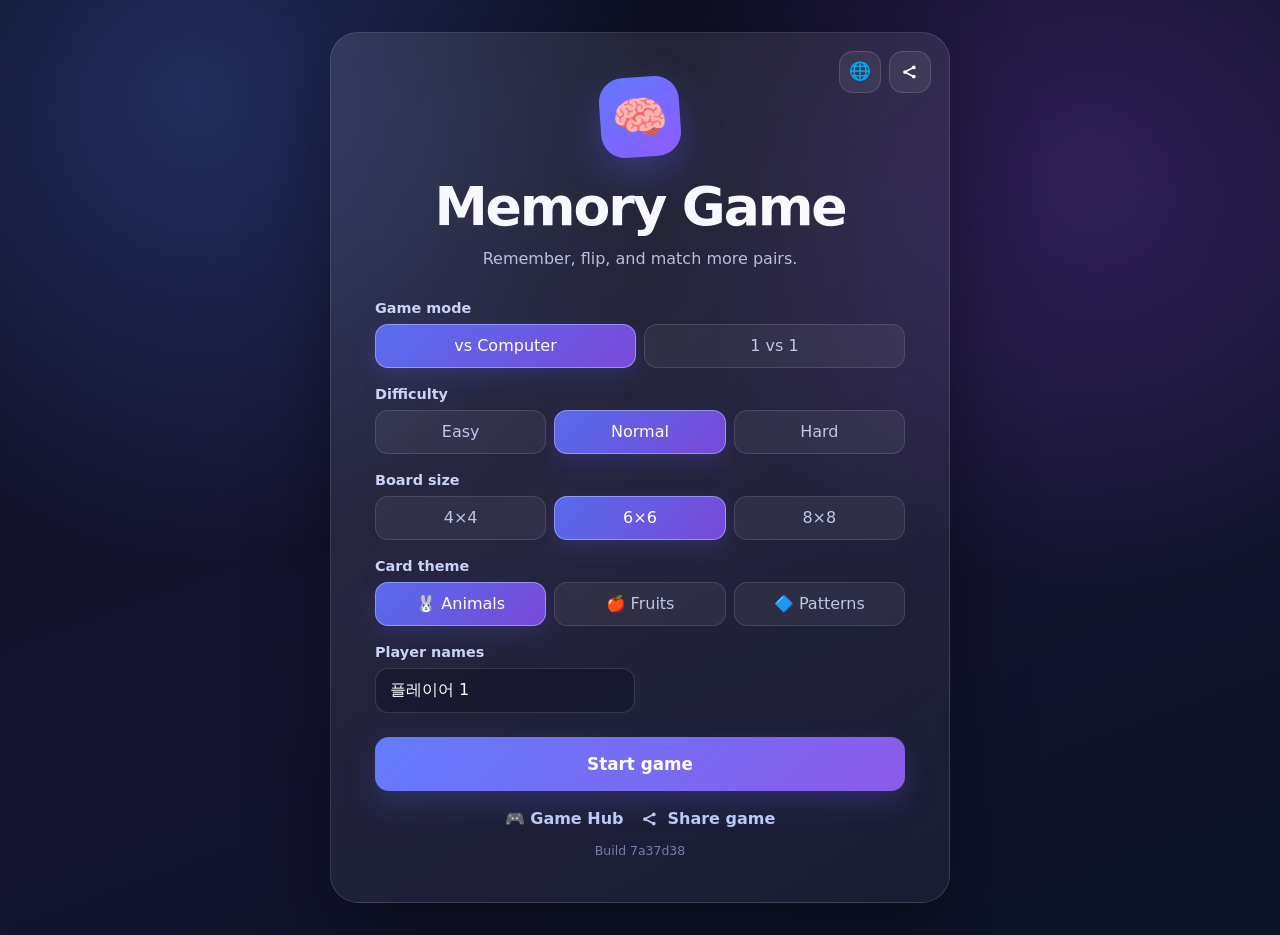
==== commit 190dd407: "preview: fiverocks-dev/memory-game@7a37d38427c0ad603dd4058bb3dc12c0c4799460" ====
--- a/preview/index.html
+++ b/preview/index.html
@@ -24,7 +24,7 @@
     <link rel="manifest" href="./assets/manifest-Bp7WjCGY.json" />
     <link rel="apple-touch-icon" href="./assets/icon-192-B2VyLwMa.png" />
     <title>메모리 게임 | Memory Game</title>
-    <script type="module" crossorigin src="./assets/index-VAW_sIE4.js"></script>
+    <script type="module" crossorigin src="./assets/index-Dj3dN1a_.js"></script>
     <link rel="stylesheet" crossorigin href="./assets/index-X0Y9UHJw.css">
   </head>
   <body>
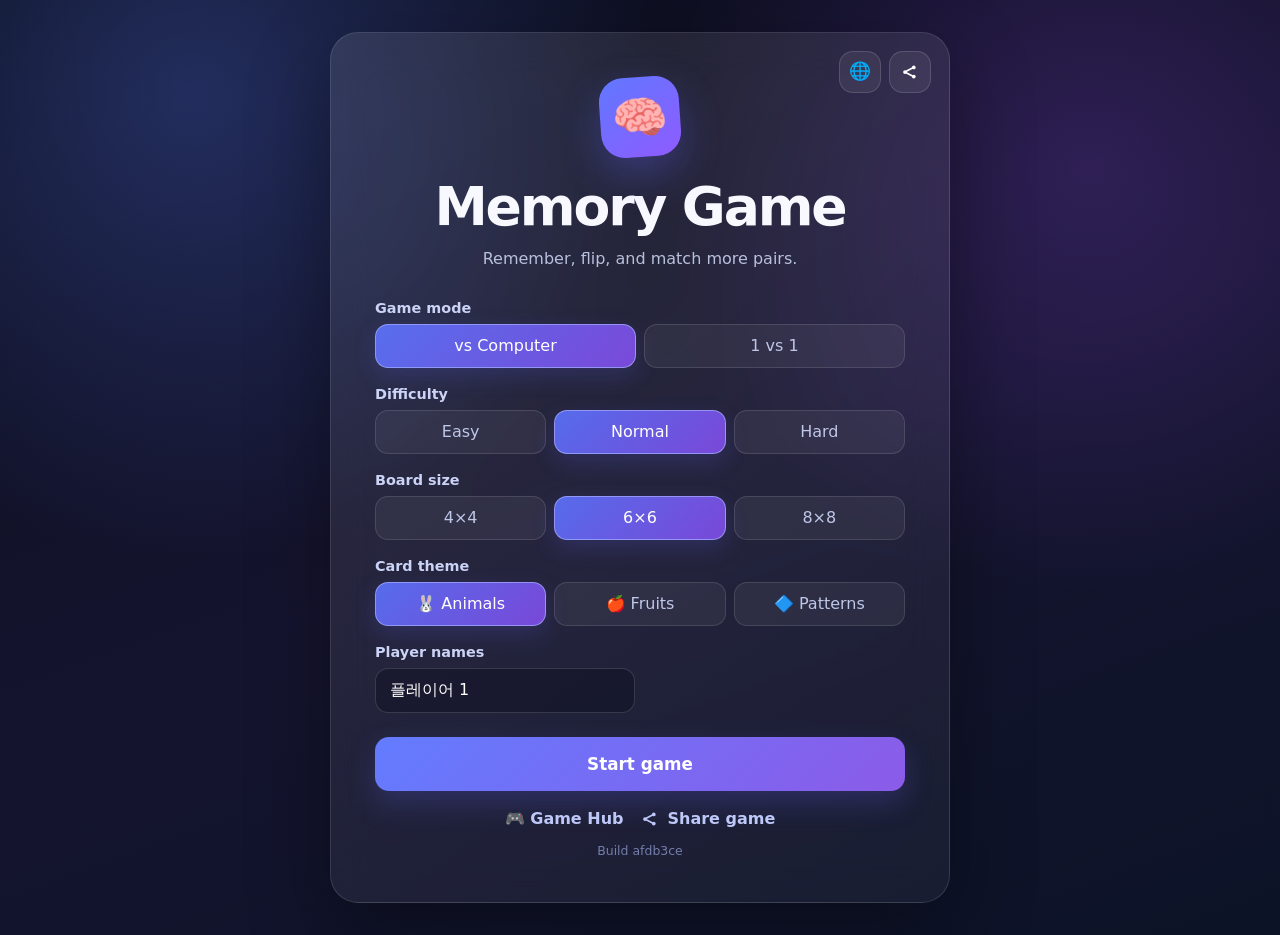
==== commit 7f527502: "preview: fiverocks-dev/memory-game@afdb3ce5f968a8fa9d57350629755034c42cff90" ====
--- a/preview/index.html
+++ b/preview/index.html
@@ -22,6 +22,7 @@
     <meta name="apple-mobile-web-app-status-bar-style" content="black-translucent" />
     <meta name="apple-mobile-web-app-title" content="Memory Game" />
     <link rel="manifest" href="./assets/manifest-Bp7WjCGY.json" />
+    <link rel="icon" href="./assets/icon-192-B2VyLwMa.png" type="image/png" />
     <link rel="apple-touch-icon" href="./assets/icon-192-B2VyLwMa.png" />
     <title>메모리 게임 | Memory Game</title>
     <script type="module" crossorigin src="./assets/index-Dj3dN1a_.js"></script>
